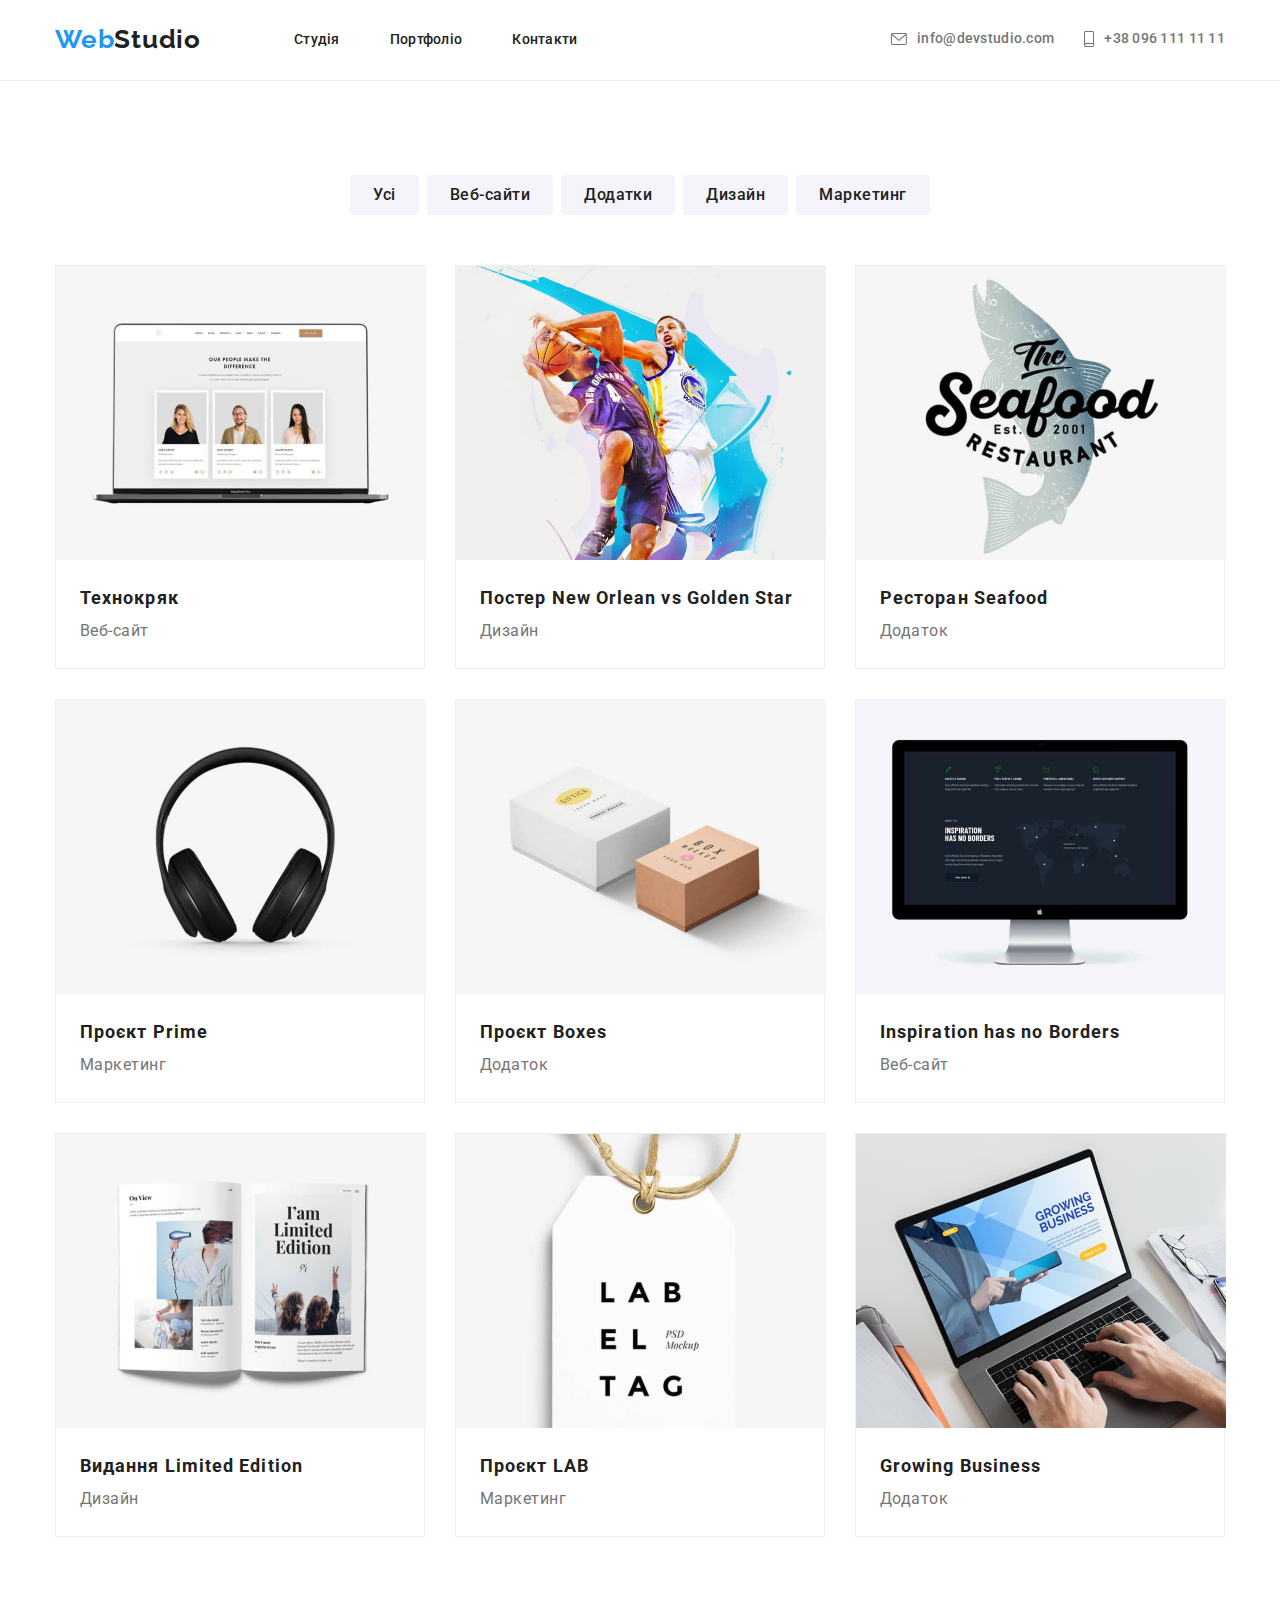
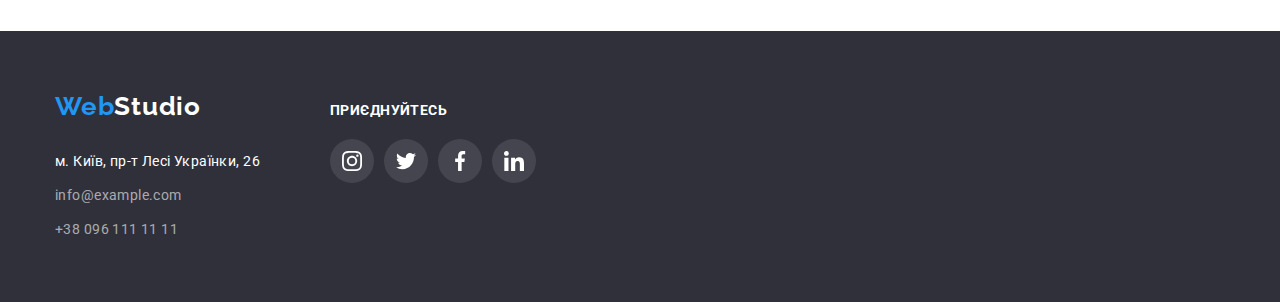
==== portfolio.html @ 7681b35d "goit-markup-hw-05" ====
<!DOCTYPE html>
<html lang="en">
<head>
    <meta charset="UTF-8">
    <meta http-equiv="X-UA-Compatible" content="IE=edge">
    <meta name="viewport" content="width=device-width, initial-scale=1.0">
    <link rel="preconnect" href="https://fonts.googleapis.com">
    <link rel="preconnect" href="https://fonts.gstatic.com" crossorigin>
    <link href="https://fonts.googleapis.com/css2?family=Raleway:wght@700&family=Roboto:wght@400;500;700;900&display=swap" rel="stylesheet">
    <link rel="stylesheet" href="https://cdnjs.cloudflare.com/ajax/libs/modern-normalize/1.1.0/modern-normalize.min.css" />
    <link rel="stylesheet" href="./css/styles.css" />
    <title>Document</title>
</head>
<body>
    <!-- Шапка сайту -->
    <header class="header header-border">
        <div class="container">
        <nav class="header-nav">
            <span class="logo-setting">
                <a href="" class="logo ">Web</a></li>
                <a href="" class="logo black-logo">Studio</a></li>
            </span>
            <ul class="nav-list ">
                <li class="item-nav"><a href="./index.html" class="site-nav">Студія</a></li>
                <li class="item-nav"><a href="#" class="site-nav">Портфоліо</a></li>
                <li class="item-nav"><a href="#" class="site-nav">Контакти</a></li>
            </ul>
        </nav>
            <ul class="header-addres">
                <li class="item"><a href="emaito:info@devstudio.com" class="header-contact"> 
                    <svg class="icon-email"> <use href="./images/icons.svg#icon-email"></use></svg>info@devstudio.com</a></li>
                <li class="item"><a href="tel:+38 096 111 11 11" class="header-contact">
                    <svg class="icon-tel"><use href="./images/icons.svg#icon-tel"></use></svg>+38 096 111 11 11</a></li>
            </ul>
        </div>
    </header>
    
    <!-- Меню панорами----------------------------->
    <main>
        <section class="panorama">
            <div class="container">
            <ul class="menu-list">
                <li class="item"> <button type="button" class="button-menu">Усі</button></li>
                <li class="item"> <button type="button" class="button-menu">Веб-сайти</button></li>
                <li class="item"> <button type="button" class="button-menu">Додатки</button></li>
                <li class="item"> <button type="button" class="button-menu">Дизайн</button></li>
                <li class="item"> <button type="button" class="button-menu">Маркетинг</button></li>
            </ul>
    <!-- Панорама---------------------------------->
            <ul class="panorama-list">
                <li class="item"> <div class="container-move"><img src="./images/portfolio1.jpg" alt="Баскетбольчик" width="370">
                    <div class="move-up"><p class="move-text">Ресурс пропонує комплексні пропозиції з різним рівнем функціоналу та сервісів. Все це дозволить відвідувачу отримати вичерпні відомості про компанію чи приватну особу.</p></div></div>
                    <div class="panorama-under">
                <h2 class="panorama-title">Технокряк</h2>
            <p class="panorama-text">Веб-сайт</p>
        </div>
        </li>
                <li class="item"> <div class="container-move"><img src="./images/portfolio2.jpg" alt="Баскетбольчик" width="370">
                    <div class="move-up"><p class="move-text">Ресурс пропонує комплексні пропозиції з різним рівнем функціоналу та сервісів. Все це дозволить відвідувачу отримати вичерпні відомості про компанію чи приватну особу.</p></div></div>
                    <div class="panorama-under">
                <h2 class="panorama-title">Постер New Orlean vs Golden Star</h2>
            <p class="panorama-text">Дизайн</p>
        </div>
        </li>
                <li class="item"> <div class="container-move"><img src="./images/portfolio3.jpg" alt="Риба" width="370">
                    <div class="move-up"><p class="move-text">Ресурс пропонує комплексні пропозиції з різним рівнем функціоналу та сервісів. Все це дозволить відвідувачу отримати вичерпні відомості про компанію чи приватну особу.</p></div></div>
                    <div class="panorama-under">
                <h2 class="panorama-title">Ресторан Seafood</h2>
            <p class="panorama-text">Додаток</p>
        </div>
        </li>
                <li class="item"> <div class="container-move"><img src="./images/portfolio4.jpg" alt="Навушники" width="370">
                    <div class="move-up"><p class="move-text">Ресурс пропонує комплексні пропозиції з різним рівнем функціоналу та сервісів. Все це дозволить відвідувачу отримати вичерпні відомості про компанію чи приватну особу.</p></div></div>
                    <div class="panorama-under">
                <h2 class="panorama-title">Проєкт Prime</h2>
            <p class="panorama-text">Маркетинг</p>
        </div>
        </li>
                <li class="item"> <div class="container-move"><img src="./images/portfolio5.jpg" alt="Коробки" width="370">
                    <div class="move-up"><p class="move-text">Ресурс пропонує комплексні пропозиції з різним рівнем функціоналу та сервісів. Все це дозволить відвідувачу отримати вичерпні відомості про компанію чи приватну особу.</p></div></div>
                    <div class="panorama-under">
                <h2 class="panorama-title">Проєкт Boxes</h2>
            <p class="panorama-text">Додаток</p>
        </div>
        </li>
                <li class="item"> <div class="container-move"><img src="./images/portfolio6.jpg" alt="Монітор" width="370">
                    <div class="move-up"><p class="move-text">Ресурс пропонує комплексні пропозиції з різним рівнем функціоналу та сервісів. Все це дозволить відвідувачу отримати вичерпні відомості про компанію чи приватну особу.</p></div></div>
                    <div class="panorama-under">
                <h2 class="panorama-title">Inspiration has no Borders</h2>
            <p class="panorama-text">Веб-сайт</p>
        </div>
        </li>
                <li class="item"> <div class="container-move"><img src="./images/portfolio7.jpg" alt="Книжки" width="370">
                    <div class="move-up"><p class="move-text">Ресурс пропонує комплексні пропозиції з різним рівнем функціоналу та сервісів. Все це дозволить відвідувачу отримати вичерпні відомості про компанію чи приватну особу.</p></div></div>
                    <div class="panorama-under">
                <h2 class="panorama-title">Видання Limited Edition</h2>
            <p class="panorama-text">Дизайн</p>
        </div>
        </li>
                <li class="item"> <div class="container-move"><img src="./images/portfolio8.jpg" alt="Ярлики" width="370">
                    <div class="move-up"><p class="move-text">Ресурс пропонує комплексні пропозиції з різним рівнем функціоналу та сервісів. Все це дозволить відвідувачу отримати вичерпні відомості про компанію чи приватну особу.</p></div></div>
                    <div class="panorama-under">
                <h2 class="panorama-title">Проєкт LAB</h2>
            <p class="panorama-text">Маркетинг</p>
        </div>
        </li>
                <li class="item"> <div class="container-move"><img src="./images/portfolio9.jpg" alt="Додатки" width="370">
                    <div class="move-up"><p class="move-text">Ресурс пропонує комплексні пропозиції з різним рівнем функціоналу та сервісів. Все це дозволить відвідувачу отримати вичерпні відомості про компанію чи приватну особу.</p></div></div>
                    <div class="panorama-under">
                <h2 class="panorama-title">Growing Business</h2>
            <p class="panorama-text">Додаток</p>
        </div>
        </li>
            </ul>
        </div>
        </section>
    </main>
    </body>
<!--Footer------------------------------------------>
<footer class="footer">
    <div class="container">
        <div class="footer-adress">
            <span class="logo-setting">
                <a href="" class="logo">Web</a></li>
                <a href="" class="logo logo-white">Studio</a></li>
            </span>
        <ul class="footer-list">
            <li class="item"><a href="" class="footer-street">м. Київ, пр-т Лесі Українки, 26</a></li>
            <li class="item"><a href="emailto:info@example.com" class="footer-contact">info@example.com</a></li>
            <li class="item"><a href="tel:+38 096 111 11 11" class="footer-contact">+38 096 111 11 11</a></li>
        </ul>
        </div>
        <div class="container-join">
        <h2 class="footer-title">ПРИЄДНУЙТЕСЬ</h2>
        <ul class="footer-social">
            <li class="item"><a href="https://www.instagram.com/"class="footer-button">
                    <svg class="social"><use href="./images/icons.svg#icon-instagram"></use></svg></a></li>
            <li class="item"><a href="https://www.instagram.com/"class="footer-button">
                    <svg class="social"><use href="./images/icons.svg#icon-twitter"></use></svg></a></li>
            <li class="item"><a href="https://www.instagram.com/"class="footer-button">
                    <svg class="social"><use href="./images/icons.svg#icon-facebook"></use></svg></a></li>
            <li class="item"><a href="https://www.instagram.com/"class="footer-button">
                    <svg class="social"><use href="./images/icons.svg#icon-linkedin"></use></svg></a></li>
        </ul>
        </div>
    </div>
</footer>
<script src="./js/modal.js"></script>
</body>
</html>
---- css/styles.css ----
:root {
    --primary-text-color: #757575;
    --title-text-color: #212121;
    --button-color: #2196F3;
    }
    
    /* body----------------------------------------------------------*/
    ul,li,a,p,h1,h2,h3,h4,h5,h6{
        padding: 0px;
        margin:0px;
        list-style-type: none;
        text-decoration: none;
    }
    body {
        font-family: Roboto, sans-serif;
        color:var(--primary-text-color);
    }
    
    /*header---------------------------------------------------------*/
    .header {
        padding:0px;
        padding-top: 24px;
        padding-bottom: 25px;
        overflow: hidden;
    }
    .header > .container{
        width: 1200px;
        display: flex;
        padding: 0px 15px;
        margin:0px auto;
        justify-content: space-between;
    }
    .header-border {
        border-bottom: 1px solid #ECECEC;
    }
    .header-nav{
        display: inline-flex;
        align-items: center;
    }
    /* logo----------------------------------------------------------*/
    .logo-setting{
        display: flex;
    }
    .logo {
        font-family: Raleway, Georgia;
        color:#2196F3;
        font-weight: 700;
        font-size: 26px;
        line-height: 1.19;
        letter-spacing: 0.03em;
    }
    .black-logo{
        color:var(--title-text-color)
    }
/* header nav----------------------------------------------------*/
.nav-list{
    display: inline-flex;
    padding: 0;
    margin-left:93px;
}
.nav-list > .item-nav+.item-nav{
    margin-left:50px;
}
.nav-list > .item-nav{
    position: relative;
}
.you-here{
    
}
.site-nav::after{
    content: "";
    display: flex;
    position:absolute;
    width: 100%;
    height: 4px;
    background-color: var(--button-color);
    border-radius: 2px;
    left:0px;
    top:46px;
    opacity: 0;
    transition: opacity 250ms cubic-bezier(0.4, 0, 0.2, 1);
}
.site-nav:hover::after,
.site-nav:focus::after{
    opacity:1;
    transition: opacity 250ms cubic-bezier(0.4, 0, 0.2, 1);;
}
.site-nav {
    color: var(--title-text-color);
    font-weight: 500;
    font-size: 14px;
    line-height: 1.14;
    letter-spacing: 0.02em;
    text-decoration: none;
    transition: color 250ms cubic-bezier(0.4, 0, 0.2, 1);
}
.site-nav:hover,
.site-nav:focus{
    color: var(--button-color);
    transition: color 250ms cubic-bezier(0.4, 0, 0.2, 1);
}
/* header-contact------------------------------------------------*/
.header-addres{
    display: flex;
    align-items: center;
}
.header-contact{
    display: flex;
    color: var(--primary-text-color);
    font-weight: 500;
    font-size: 14px;
    line-height: 1.14;
    letter-spacing: 0.02em;
    text-decoration: none;
    align-items: center;
    transition: color 250ms cubic-bezier(0.4, 0, 0.2, 1);
}
.header-addres > .item+.item{
    margin-left: 30px;
}
.header-contact:hover,
.header-contact:focus{
    color: var(--button-color);
    transition: color 250ms cubic-bezier(0.4, 0, 0.2, 1);
}
.icon-email{
    display: inline-block;
    width: 16px;
    height: 12px;
    margin-right: 10px;
    fill:currentColor;
}
.icon-tel{
    display: inline-block;
    width: 10px;
    height: 16px;
    fill: currentColor;
    margin-right: 10px;
    transition: color 250ms cubic-bezier(0.4, 0, 0.2, 1);
}
.icon-tel:hover,
.icon-tel:focus{
    fill:var(--button-color);
    transition: color 250ms cubic-bezier(0.4, 0, 0.2, 1);
}

/*hero-----------------------------------------------------------*/
.hero {
    margin: auto;
    max-width: 1600px;
    background-image:
    linear-gradient(to right,
    rgba(47, 48, 58, 0.4),
    rgba(47, 48, 58, 0.4)
    ), 
    url(../images/new_photo.jpg);
    text-align: center;
    padding: 200px 0px;
}
.hero > .container{
    padding: 0px 15px;
    display: block;
    margin:0px auto;
    width: 1200px;
}
.hero-title {
    margin-bottom:30px;
    color:#FFFFFF;
    font-weight: 900;
    font-size: 44px;
    line-height: 1.36;
    letter-spacing: 0.06em;
}
.hero-button{
    display: inline-block;
    border: 1px solid transparent;
    border-radius: 4px;
    padding: 9px 24px ;
    font-family: Roboto, sans-serif;
    color:#FFFFFF;
    font-weight: 700;
    font-size: 16px;
    line-height: 1.92;
    background-color: var(--button-color);
    letter-spacing: 0.06em;
    justify-content: center;
    transform: scale(1);
    transition: transform 250ms cubic-bezier(0.4, 0, 0.2, 1);
}
.hero-button:hover,
.hero-button:focus{
    transform: scale(1.1);
    transition: transform 250ms cubic-bezier(0.4, 0, 0.2, 1);
}
.overlay{
    position: fixed;
    top:0;
    left:0;
    height: 100%;
    width: 100%;
    background-color:rgba(0, 0, 0, 0.2);
}
.overlay.is-hidden{
    opacity:0;
    pointer-events: none;
}
.modal{
    width: 528px;
    height: 581px;
    position: absolute;
    left:50%;
    top:50%;
    transform: translate(-50%, -50%);
    background-color: #fff;
    box-shadow: 0px 1px 3px rgba(0, 0, 0, 0.12), 
    0px 1px 1px rgba(0, 0, 0, 0.14), 
    0px 2px 1px rgba(0, 0, 0, 0.2);
    border-radius: 4px;

}
.button-x{
    position: absolute;
    padding: 0px;
    top:8px;
    right: 8px;
    width: 30px;
    height: 30px;
    border: 1px solid rgba(0, 0, 0, 0.1);
    border-radius: 50%;
    background-color: #FFFFFF;
    transform: scale(1);
    transition: transform 250ms cubic-bezier(0.4, 0, 0.2, 1),
    background-color 250ms cubic-bezier(0.4, 0, 0.2, 1);
}
.button-x:hover,
.button-x:focus{
    transform: scale(1.1);
    background-color: #2196F3;
    transition: transform 250ms cubic-bezier(0.4, 0, 0.2, 1),
    background-color 250ms cubic-bezier(0.4, 0, 0.2, 1);
}
.icon-x{
    position: absolute;
    width: 11px;
    height: 11px;
    left:50%;
    top:50%;
    transform: translate(-50%, -50%);
}
/*Переваги-------------------------------------------------------*/
.info{
    background-color: #FFFFFF;
    padding: 94px 0px;
}
.info>.container {
    width: 1200px;
    padding: 0px 15px;
    margin: 0px auto;
}
.list-title{
    display:flex;
}
.list-title > .item{
    width: 270px;
}
.list-title > .item+.item{
    margin-left:30px
}
.title {
    color:var(--title-text-color);
    font-size: 14px;
    line-height: 1.14;
    letter-spacing: 0.03em;
    text-transform: uppercase;
}
.title-text {
    margin-top:10px;
    color:var(--primary-text-color);
    font-weight: 400;
    font-size: 14px;
    line-height: 1.71;
    letter-spacing: 0.03em;
}
.icon-attention{
    height: 70px;
    width: 70px;
    justify-content: center;
    align-items: center;
}
.icon-info{
    display: flex;
    width: 270px;
    height: 120px;
    justify-content: center;
    align-items: center;
    background-color: #F5F4FA;
    margin-bottom: 30px;
    border-radius: 4px;
}
/*Чим ми займаємось----------------------------------------------*/
.what-we-do{
    background-color: #FFFFFF;
    padding-bottom: 94px;
}
.what-we-do> .container{
    width: 1200px;
    padding: 0px 15px;
    margin: 0px auto;
}
.big-title{
    color:var(--title-text-color);
    font-size: 36px;
    line-height: 1.16;
    text-align: center;
    letter-spacing: 0.03em;
}
.list-images{
    display: flex;
    justify-content: space-between;
    margin-top: 50px;
}
.list-images > .item {
    height: 294px;
    position: relative;
}
.image-bottom{
    position:absolute;
    width: 100%;
    padding: 27px 0px;
    background-color: rgba(47, 48, 58, 0.8);
    bottom:0px;
    left:0px;
}
.image-text{
    padding: 0px 15px;
    font-family: 'Roboto';
    font-style: normal;
    font-weight: 700;
    font-size: 14px;
    line-height: 1.14;
    text-align: center;
    letter-spacing: 0.03em;
    text-transform: uppercase;
    color: #FFFFFF;
}
/*team-----------------------------------------------------------*/
.team{
    background-color: #F5F4FA;
    padding: 94px 0px;
}
.team > .container {
    width: 1200px;
    padding: 0px 15px;
    margin:0px auto;
}
.team-list{
    margin-top:50px;
    display: flex;
    justify-content: space-between;
}
.team-list > .item {
    background-color: #FFFFFF;
    width: 270px;
    height: 428px;
    box-shadow: 
    0px 1px 3px rgba(0, 0, 0, 0.12), 
    0px 1px 1px rgba(0, 0, 0, 0.14), 
    0px 2px 1px rgba(0, 0, 0, 0.2);
    border-radius: 0px 0px 8px 8px;
}
.worker-board {
    justify-content: center;
    text-align: center;
    padding: 30px 0px;
}
.name-worker{
    margin-bottom:10px;
    color:var(--title-text-color);
    font-weight: 500;
    font-size: 16px;
    line-height: 1.18;
    letter-spacing: 0.03em;
}
.proffesion{
    font-size: 16px;
    line-height: 1.19;  
    letter-spacing: 0.03em;
}
.social-list{
    display: flex;
    margin-top: 16px;
    padding: 0px 32px;
}
.social-list > .item {
    width: 44px;
    height: 44px;
}
.social-list > .item+.item{
    margin-left:10px;
}
.social{
    width:20px; 
    height:20px;
    fill:currentColor;
}
.social-link{
    display: flex;
    width: 100%;
    height: 100%;
    border:none;
    border-radius: 50%;
    color:#AFB1B8;
    background-color: #FFFFFF;
    justify-content: center;
    align-items: center;
    transition: color 250ms cubic-bezier(0.4, 0, 0.2, 1),
    background-color 250ms cubic-bezier(0.4, 0, 0.2, 1);
}
.social-link:hover,
.social-link:focus{
    color:#FFFFFF;
    background-color: var(--button-color);
    transition: color 250ms cubic-bezier(0.4, 0, 0.2, 1),
    background-color 250ms cubic-bezier(0.4, 0, 0.2, 1);
}
/*client------------------------------------------------------------*/
.client{
    padding: 94px 0px;
}
.client > .container{
    width: 1200px;
    padding: 0px 15px;
    margin:0px auto;
}
.client-list{
    display:flex;
    margin-top:50px;
}
.client-list > .item{
    width: 170px;
    height: 92px;
}
.client-list > .item+.item{
    margin-left:30px;
}
.icon-client{
    fill:currentColor;
    width: 106px;
    height: 60px;
}
.client-link{
    display: flex;
    height: 100%;
    width: 100%;
    border: 1px solid #AFB1B8;
    border-radius: 4px;
    color:#AFB1B8;
    background:#FFFFFF;
    justify-content: center;
    align-items: center;
    transition: color 250ms cubic-bezier(0.4, 0, 0.2, 1);
}
.client-link:hover,
.client-link:focus{
    color:var(--button-color);
    border-color:var(--button-color);
    transition: color 250ms cubic-bezier(0.4, 0, 0.2, 1);
}
/*footer---------------------------------------------------------*/
.footer{
    display: flex;
    background-color: #2F303A;
    padding: 60px 0px;
}
.footer > .container {
    display: flex;
    width: 1200px;
    padding: 0px 15px;
    margin:0px auto;
    align-items: baseline;
    transition: color 250ms cubic-bezier(0.4, 0, 0.2, 1);
}
.footer-adress{
    margin-right: 70px;
}
.logo-white{
    color:#FFFFFF;
}
.footer-list{
    display: block;
    margin-top:28px;
}
.footer-list > .item+.item {
    margin-top:10px;
}
.footer-street{
    color: #FFFFFF;
    font-size: 14px;
    line-height: 1.71;
    text-decoration: none;
    letter-spacing: 0.03em;
}
.footer-contact{
    color: rgba(255, 255, 255, 0.6);
    font-size: 14px;
    line-height: 1.71;
    text-decoration: none;
    letter-spacing: 0.03em;
    transition: color 250ms cubic-bezier(0.4, 0, 0.2, 1);
}
.footer-adress:hover,.footer-adress:focus,
.footer-contact:hover,.footer-contact:focus{
    color: var(--button-color);
    transition: color 250ms cubic-bezier(0.4, 0, 0.2, 1);
}
.footer-title{
    font-family: 'Roboto';
    font-style: normal;
    font-size: 14px;
    line-height: 1.14;
    letter-spacing: 0.03em;
    color:#FFFFFF;
    margin-bottom:20px;
}
.footer-social{
    display: flex;
}
.footer-social > .item+.item{
    margin-left:10px;
}
.footer-social > .item {
    width: 44px;
    height: 44px;
}
.social{
    width:20px; 
    height:20px;
    fill:currentColor;
}
.footer-button{
    display: flex;
    width: 100%;
    height: 100%;
    border:none;
    border-radius: 50%;
    color:#FFFFFF;
    background: rgba(255, 255, 255, 0.1);
    justify-content: center;
    align-items: center;
    transition: background-color 250ms cubic-bezier(0.4, 0, 0.2, 1);
}
.footer-button:hover,
.footer-button:focus{
    background-color: var(--button-color);
    transition: background-color 250ms cubic-bezier(0.4, 0, 0.2, 1);
}
/*Портфолио-------------------------------------------------------*/
/*-------------------------------------------------------Портфолио*/
/*Меню панорами--------------------------------------------------------*/
.panorama{
    padding: 94px 0px;
}
.panorama>.container {
    display: block;
    width: 1200px;
    padding: 0px 15px;
    margin:0px auto;
}
.menu-list { 
    display: flex;
    margin-bottom: 50px;
    justify-content: center;
}
.button-menu{
    font-family: Roboto, Ariel;
    color:var(--title-text-color);
    font-weight: 500;
    font-size: 16px;
    line-height: 1.62;
    text-align: center;
    letter-spacing: 0.03em;
    background-color: #F5F4FA;
    border: 1px solid transparent;
    padding: 6px 22px;
    border-radius: 4px;
    transition: color 250ms cubic-bezier(0.4, 0, 0.2, 1),
    background-color 250ms cubic-bezier(0.4, 0, 0.2, 1),
    box-shadow 250ms cubic-bezier(0.4, 0, 0.2, 1);
}
.menu-list > .item+.item {
    margin-left:8px;
}
.button-menu:hover,
.button-menu:focus{
    color:#FFFFFF;
    background-color: var(--button-color);
    box-shadow: 
    0px 3px 1px rgba(0, 0, 0, 0.1), 
    0px 1px 2px rgba(0, 0, 0, 0.08), 
    0px 2px 2px rgba(0, 0, 0, 0.12);
    transition: color 250ms cubic-bezier(0.4, 0, 0.2, 1),
    background-color 250ms cubic-bezier(0.4, 0, 0.2, 1),
    box-shadow 250ms cubic-bezier(0.4, 0, 0.2, 1);
}
/*панорама--------------------------------------------------------*/
.panorama-list { 
    display: flex;
    flex-wrap:wrap;
    margin:-15px;
}
.panorama-list > .item {
    width: 370px;
    height: 404px;
    border: 1px solid #EEEEEE;
    margin:15px;
    transition: box-shadow 250ms cubic-bezier(0.4, 0, 0.2, 1);
}
.panorama-list > .item:hover,
.panorama-list > .item:focus{
    box-shadow: 
    0px 1px 1px rgba(0, 0, 0, 0.12), 
    0px 4px 4px rgba(0, 0, 0, 0.06), 
    1px 4px 6px rgba(0, 0, 0, 0.16);
    transition: box-shadow 250ms cubic-bezier(0.4, 0, 0.2, 1);
}
.panorama-under {
    padding: 20px 24px 20px 24px;
}
.panorama-title{
    color:var(--title-text-color);
    font-size: 18px;
    line-height: 2;
    letter-spacing: 0.06em;
}
.panorama-text{
    font-size: 16px;
    line-height: 1.88;
    letter-spacing: 0.03em;
}
/*-----------------------------------------------------*/
.container-move{
    display: flex;
    position: relative;
    width: 370px;
    height: 294px;
    overflow: hidden;
}
.move-up{
    position: absolute;
    padding: 63px 0px;
    width: 100%;
    height: 100%;
    background: rgba(33, 150, 243, 0.9);
    transform: translateY(100%);
    transition: transform 250ms cubic-bezier(0.4, 0, 0.2, 1);
}
.container-move:hover .move-up{
    transform: translateY(0%);
    transition: transform 250ms cubic-bezier(0.4, 0, 0.2, 1);
}
.move-text{
    padding: 0px 24px;
    font-style: normal;
    font-size: 18px;
    line-height: 1.58;
    letter-spacing: 0.03em;
    color: #FFFFFF;
}
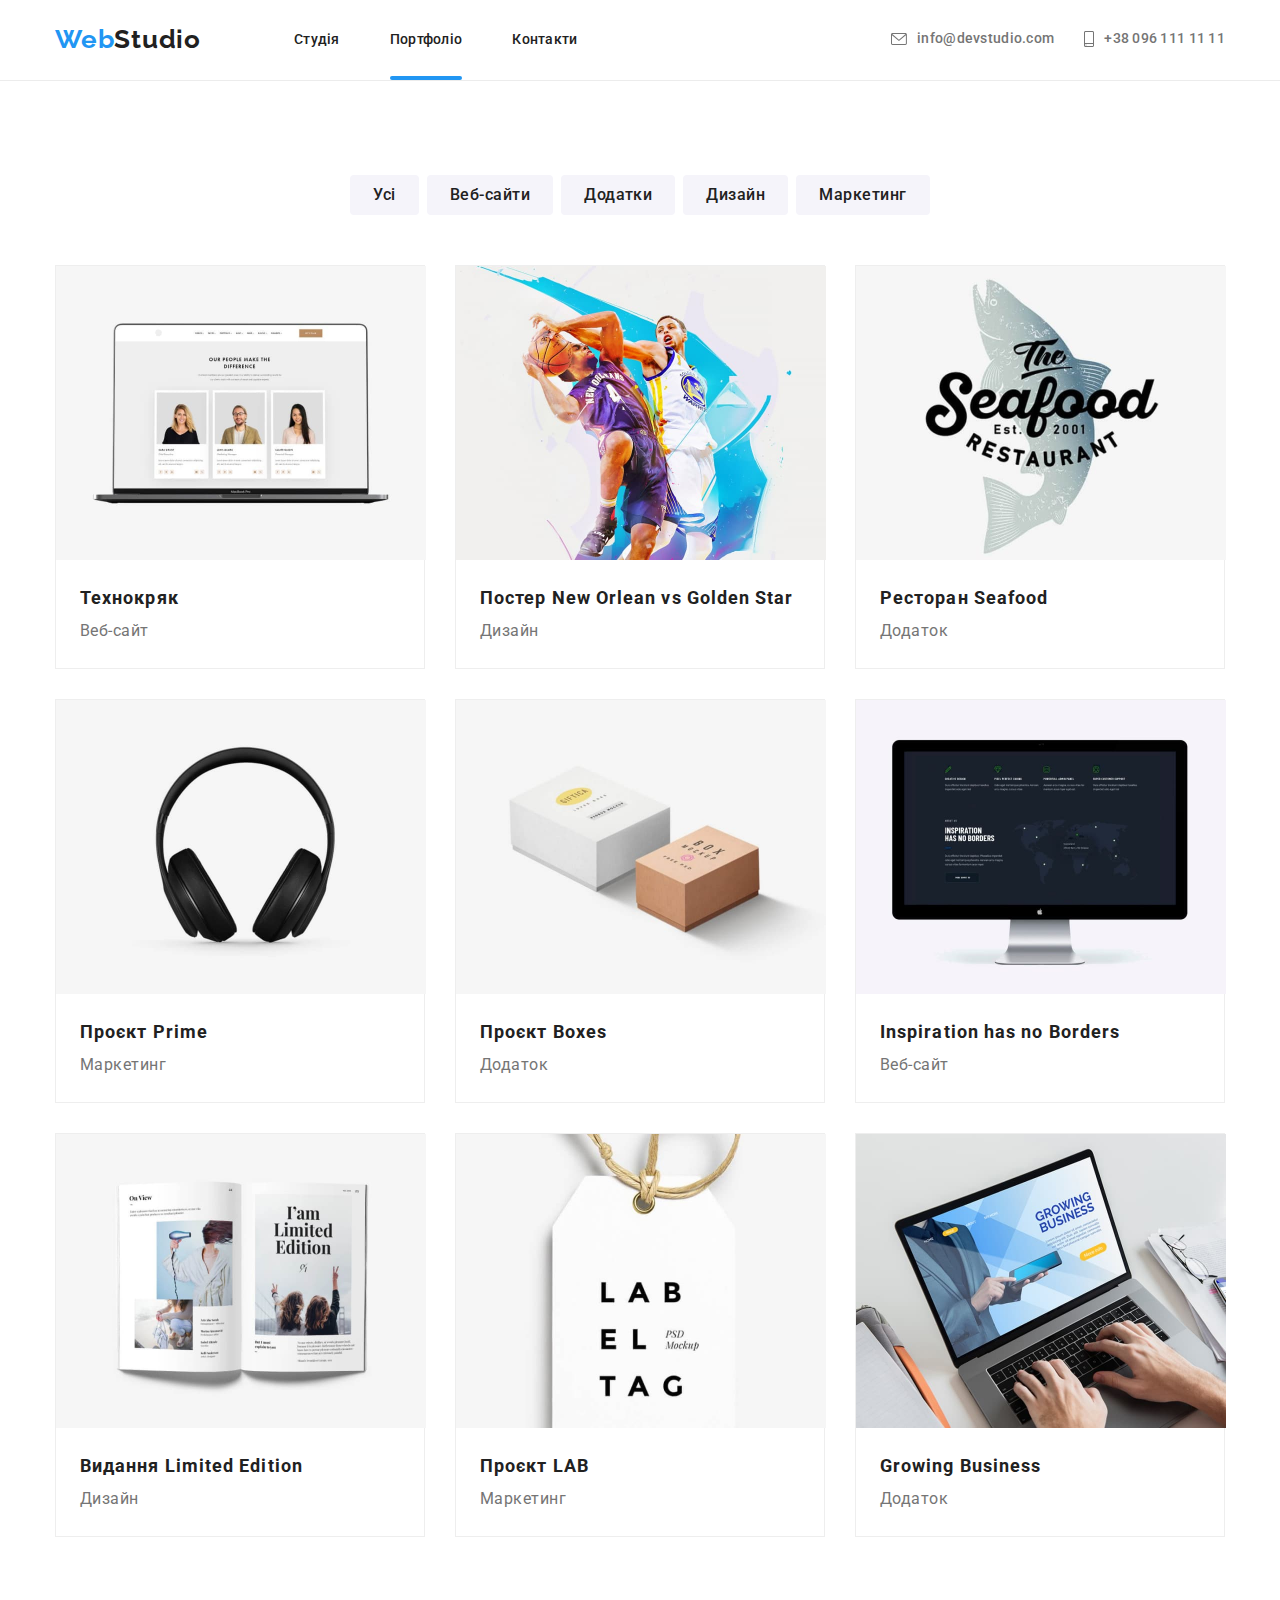
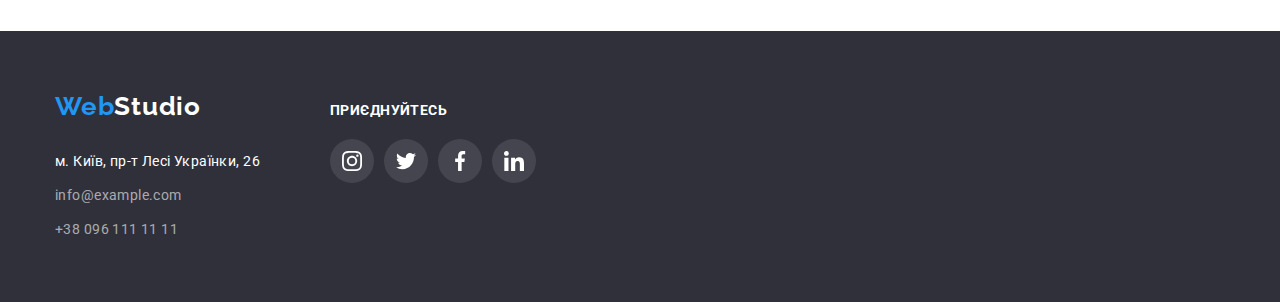
==== commit f126a65a: "goit-markup-hw-05" ====
--- a/portfolio.html
+++ b/portfolio.html
@@ -21,9 +21,9 @@
                 <a href="" class="logo black-logo">Studio</a></li>
             </span>
             <ul class="nav-list ">
-                <li class="item-nav"><a href="./index.html" class="site-nav">Студія</a></li>
+                <li class="item-nav"><a href="./index.html" class="site-nav border">Студія</a></li>
                 <li class="item-nav"><a href="#" class="site-nav">Портфоліо</a></li>
-                <li class="item-nav"><a href="#" class="site-nav">Контакти</a></li>
+                <li class="item-nav"><a href="#" class="site-nav border">Контакти</a></li>
             </ul>
         </nav>
             <ul class="header-addres">
--- a/css/styles.css
+++ b/css/styles.css
@@ -64,10 +64,7 @@
 .nav-list > .item-nav{
     position: relative;
 }
-.you-here{
-    
-}
-.site-nav::after{
+.site-nav.border::after{
     content: "";
     display: flex;
     position:absolute;
@@ -80,12 +77,24 @@
     opacity: 0;
     transition: opacity 250ms cubic-bezier(0.4, 0, 0.2, 1);
 }
-.site-nav:hover::after,
-.site-nav:focus::after{
+.site-nav.border:hover::after,
+.site-nav.border:focus::after{
     opacity:1;
-    transition: opacity 250ms cubic-bezier(0.4, 0, 0.2, 1);;
-}
-.site-nav {
+    transition: opacity 250ms cubic-bezier(0.4, 0, 0.2, 1);
+}
+.site-nav::after{
+    content: "";
+    display: flex;
+    position:absolute;
+    width: 100%;
+    height: 4px;
+    background-color: var(--button-color);
+    border-radius: 2px;
+    left:0px;
+    top:46px;
+    opacity: 1;
+}
+.site-nav{
     color: var(--title-text-color);
     font-weight: 500;
     font-size: 14px;
@@ -205,18 +214,25 @@
     pointer-events: none;
 }
 .modal{
+    position: absolute;
     width: 528px;
     height: 581px;
-    position: absolute;
+    top:50%;
     left:50%;
-    top:50%;
-    transform: translate(-50%, -50%);
+    translate: -50% -50%;
     background-color: #fff;
     box-shadow: 0px 1px 3px rgba(0, 0, 0, 0.12), 
     0px 1px 1px rgba(0, 0, 0, 0.14), 
     0px 2px 1px rgba(0, 0, 0, 0.2);
     border-radius: 4px;
-
+}
+.overlay.is-hidden > .modal{
+    scale:0.6;
+    transition: scale 250ms cubic-bezier(0.4, 0, 0.2, 1);
+}
+.overlay:not(.is-hidden) > .modal{
+    scale:1;
+    transition: scale 250ms cubic-bezier(0.4, 0, 0.2, 1);
 }
 .button-x{
     position: absolute;
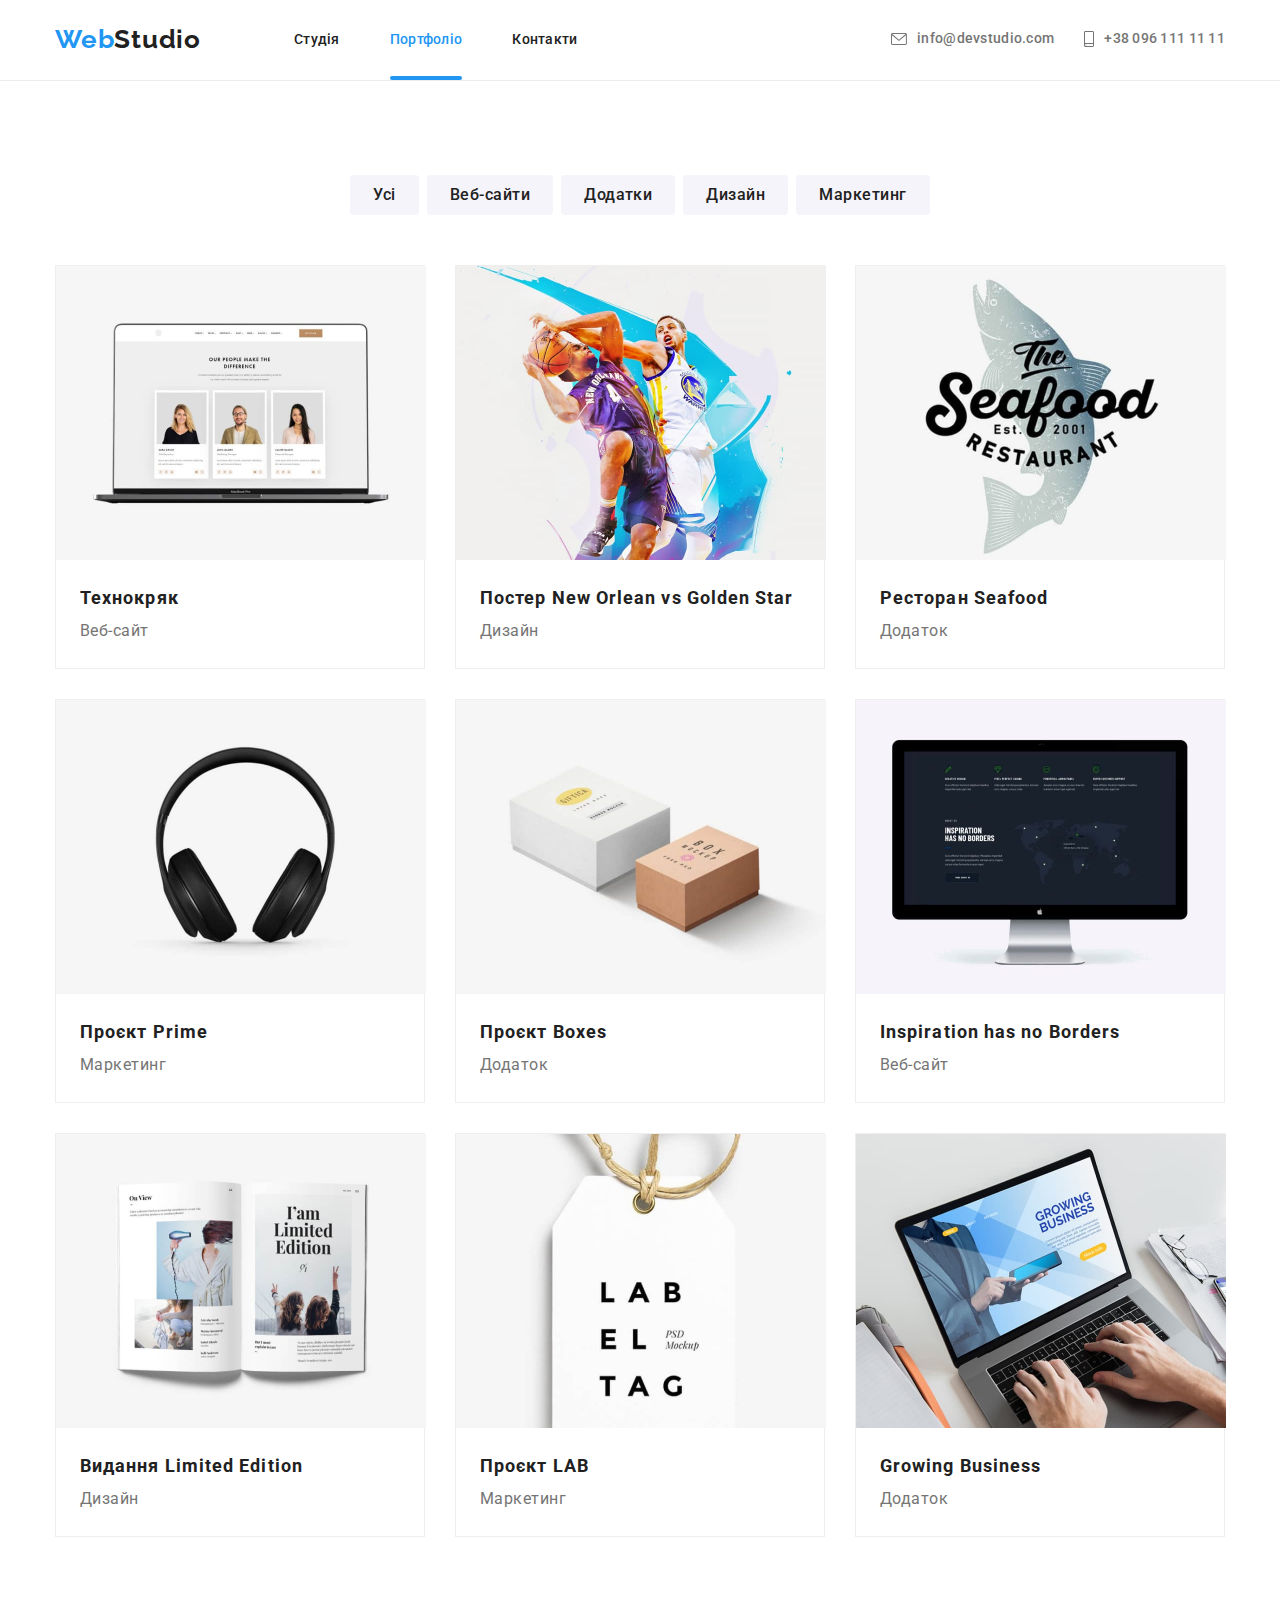
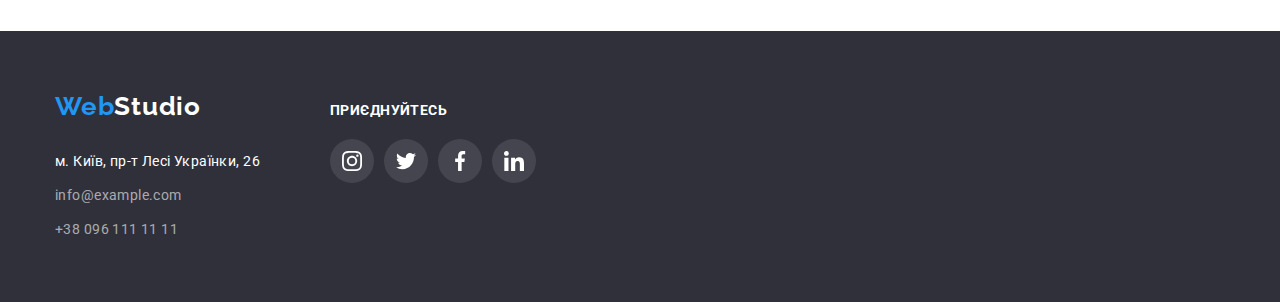
==== commit bc615daa: "goit-markup-hw-05" ====
--- a/portfolio.html
+++ b/portfolio.html
@@ -22,7 +22,7 @@
             </span>
             <ul class="nav-list ">
                 <li class="item-nav"><a href="./index.html" class="site-nav border">Студія</a></li>
-                <li class="item-nav"><a href="#" class="site-nav">Портфоліо</a></li>
+                <li class="item-nav"><a href="#" class="site-nav blue">Портфоліо</a></li>
                 <li class="item-nav"><a href="#" class="site-nav border">Контакти</a></li>
             </ul>
         </nav>
--- a/css/styles.css
+++ b/css/styles.css
@@ -107,6 +107,9 @@
 .site-nav:focus{
     color: var(--button-color);
     transition: color 250ms cubic-bezier(0.4, 0, 0.2, 1);
+}
+.blue{
+    color:#2196F3;
 }
 /* header-contact------------------------------------------------*/
 .header-addres{
